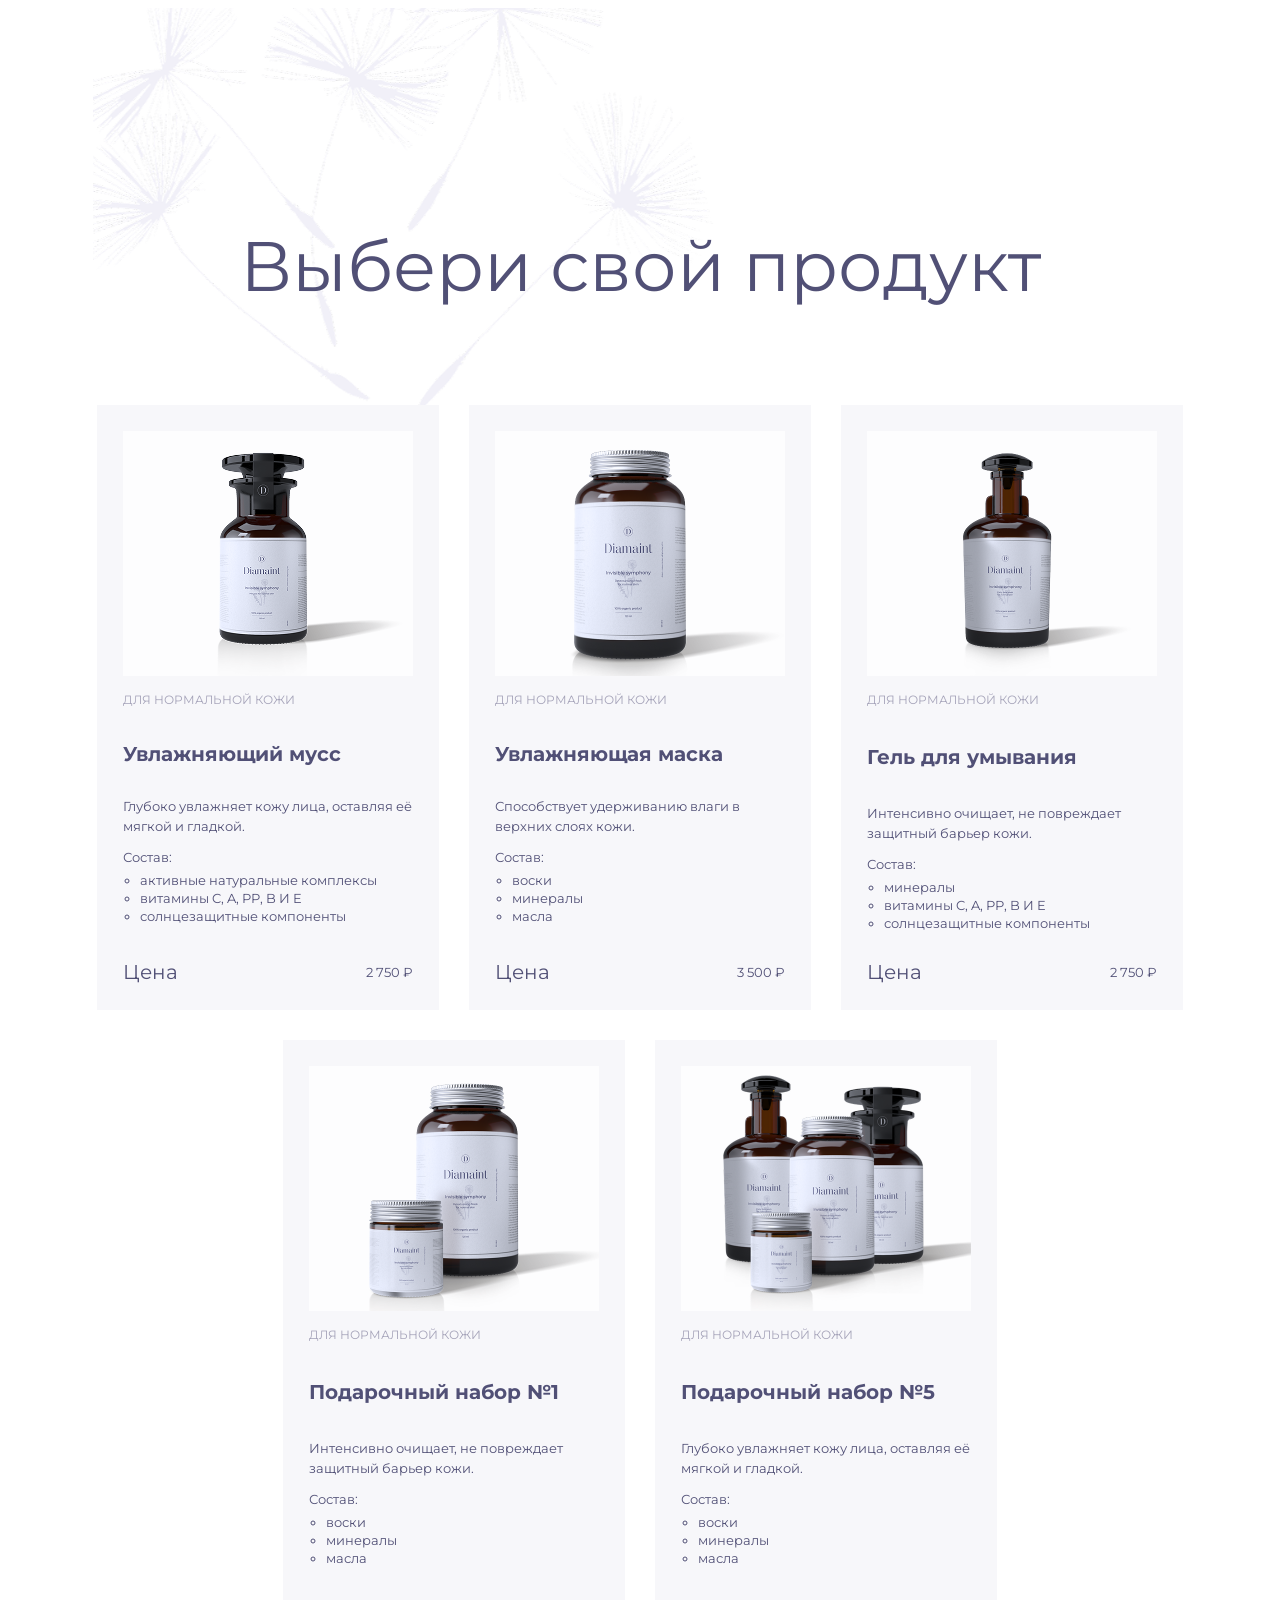
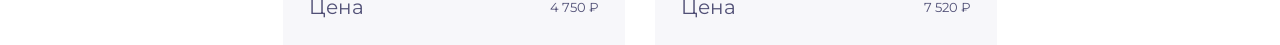
==== intex.html @ 014f99fc "fix html structure" ====
<!DOCTYPE html>
<html lang="en">

<head>
  <meta charset="UTF-8">
  <meta name="viewport" content="width=device-width, initial-scale=1.0">
  <link rel="preconnect" href="https://fonts.googleapis.com">
  <link rel="preconnect" href="https://fonts.gstatic.com" crossorigin>
  <link href="https://fonts.googleapis.com/css2?family=Montserrat:ital,wght@0,100..900;1,100..900&display=swap"
    rel="stylesheet">
  <title>Product card</title>
  <link rel="stylesheet" href="style.css">
</head>

<body style="font-family: Montserrat;">
  <div class="all-elements">
    <div class="background-picture">
      <h1 class="product-selection_title">Выбери свой продукт</h1>
      <div class="product-card-wrapper">

        <div class="product-card">
          <img src="/image/moisturizing-mousse.png" alt="musk" class="product-card_img">
          <p class="product-card_for-skin"> для нормальной кожи</p>
          <h2 class="product-card_title">Увлажняющий мусс</h2>
          <p class="product-card_descr">Глубоко увлажняет кожу лица, оставляя её мягкой и гладкой.</p>
          <span class="product-card_text">Состав:</span>
          <ul class="product-card_composition">
            <li class="product-card_item">активные натуральные комплексы</li>
            <li class="product-card_item">витамины C, A, PP, B И E</li>
            <li class="product-card_item">солнцезащитные компоненты</li>
          </ul>
          <div class="product-card_price-wrapper">
            <span class="product-card_price-text">Цена</span>
            <span class="product-card_price">2 750 &#8381;</span>
          </div>
        </div>

        <div class="product-card">
          <img src="/image/moisturizing-mask.png" alt="moisturizing-mask" class="product-card_img">
          <p class="product-card_for-skin">для нормальной кожи</p>
          <h2 class="product-card_title">Увлажняющая маска</h2>
          <p class="product-card_descr">Способствует удерживанию влаги в верхних слоях кожи.</p>
          <span class="product-card_text">Состав:</span>
          <ul class="product-card_composition">
            <li class="product-card_item ">воски</li>
            <li class="product-card_item">минералы</li>
            <li class="product-card_item">масла</li>
          </ul>
          <div class="product-card_price-wrapper">
            <span class="product-card_price-text">Цена</span>
            <span class="product-card_price">3 500 &#8381;</span>
          </div>
        </div>

        <div class="product-card">
          <img src="/image/cleansing-gel.png" alt="cleansing-gel" class="product-card_img">
          <p class="product-card_for-skin">для нормальной кожи</p>
          <h3 class="product-card_title">Гель для умывания</h3>
          <p class="product-card_descr">Интенсивно очищает, не повреждает защитный барьер кожи.</p>
          <span class="product-card_text">Состав:</span>
          <ul class="product-card_composition">
            <li class="product-card_item">минералы</li>
            <li class="product-card_item">витамины C, A, PP, B И E</li>
            <li class="product-card_item">солнцезащитные компоненты</li>
          </ul>
          <div class="product-card_price-wrapper">
            <span class="product-card_price-text">Цена</span>
            <span class="product-card_price">2 750 &#8381;</span>
          </div>
        </div>

        <div class="product-card">
          <img src="/image/gift-set-No-1.png" alt="gift-set-No-1" class="product-card_img">
          <p class="product-card_for-skin">для нормальной кожи</p>
          <h3 class="product-card_title">Подарочный набор №1</h3>
          <p class="product-card_descr">Интенсивно очищает, не повреждает защитный барьер кожи.</p>
          <span class="product-card_text">Состав:</span>
          <ul class="product-card_composition">
            <li class="product-card_item">воски</li>
            <li class="product-card_item">минералы</li>
            <li class="product-card_item">масла</li>
          </ul>
          <div class="product-card_price-wrapper">
            <span class="product-card_price-text">Цена</span>
            <span class="product-card_price">4 750 &#8381;</span>
          </div>
        </div>

        <div class="product-card">
          <img src="/image/gift-set-No-5.png" alt="gift-set-No-5" class="product-card_img">
          <p class="product-card_for-skin">для нормальной кожи</p>
          <h3 class="product-card_title">Подарочный набор №5</h3>
          <p class="product-card_descr">Глубоко увлажняет кожу лица, оставляя её мягкой и гладкой.</p>
          <span class="product-card_text">Состав:</span>
          <ul class="product-card_composition">
            <li class="product-card_item">воски</li>
            <li class="product-card_item">минералы</li>
            <li class="product-card_item">масла</li>
          </ul>
          <div class="product-card_price-wrapper">
            <span class="product-card_price-text">Цена</span>
            <span class="product-card_price">7 520 &#8381;</span>
          </div>
        </div>
      </div>
    </div>
  </div>
</body>

</html>
---- style.css ----
* {
  box-sizing: border-box;
  padding: 0;
  color: #515076;
  line-height: 13px;
  font-size: 13px;
  letter-spacing: normal;
}
.all-elements {
  width: 1110px;
  width:100%;
  margin: 0% auto;
  position: relative;
  margin: 0 auto;
}
.product-selection_title {
   max-width: 850px;
  width: 100%;
  margin: 220px auto 100px;
  text-align: center;
  font-weight: 400;
  font-size: 70px;
  color: #515076;
  line-height: 1.1;
}
.background-picture {
  background: url("image/bg-flowers.png");
  background-repeat: no-repeat; 
  background-position: left 85px top -100px;
  background-size: 650px auto;
  position: absolute;
  z-index: -1;
}
.product-card-wrapper {
  display: flex;
  flex-wrap: wrap;
  justify-content: center;
  width: 100%;
  gap: 30px;
  }
.product-card {
  display: flex;
  flex-direction: column;
  flex: 0 1 340px;
  min-height: 573px;
  background-color: #f7f7fa;
  border: 1px solid #f7f7fa;
  padding: 25px;
}
.product-card_img {
  width: 290px;
  margin: 0 auto;
}
.product-card_for-skin {
  font-weight: 400;
  font-size: 12px;
  line-height: 24px;
  text-transform: uppercase;
  color: #A5A3B9;
}
.product-card_text{
  display: block;
  margin-bottom: 5px;
  font-weight: 400;
  margin-left: 0px;
}
.product-card_title {
  font-size: 20px;
  line-height:1.3;
  color: #515076;
}
.product-card_descr { 
  margin-bottom: 15px;
  line-height: 20px;
}
.product-card_composition {
  list-style-type: circle;
  padding-left: 20px;
  padding-left: 17px;
  margin-bottom: 25px;
  margin-top: 5px;
}
.product-card_item {
  padding-inline-start: 0px;
  margin-bottom: 5px;
}
.product-card_price-wrapper {
  display: flex;
  justify-content: space-between;
  align-items: center;
  margin-top: auto;
}
.product-card_price-text {
  font-weight: 400;
  font-size: 20px;
  line-height: 24px;
}
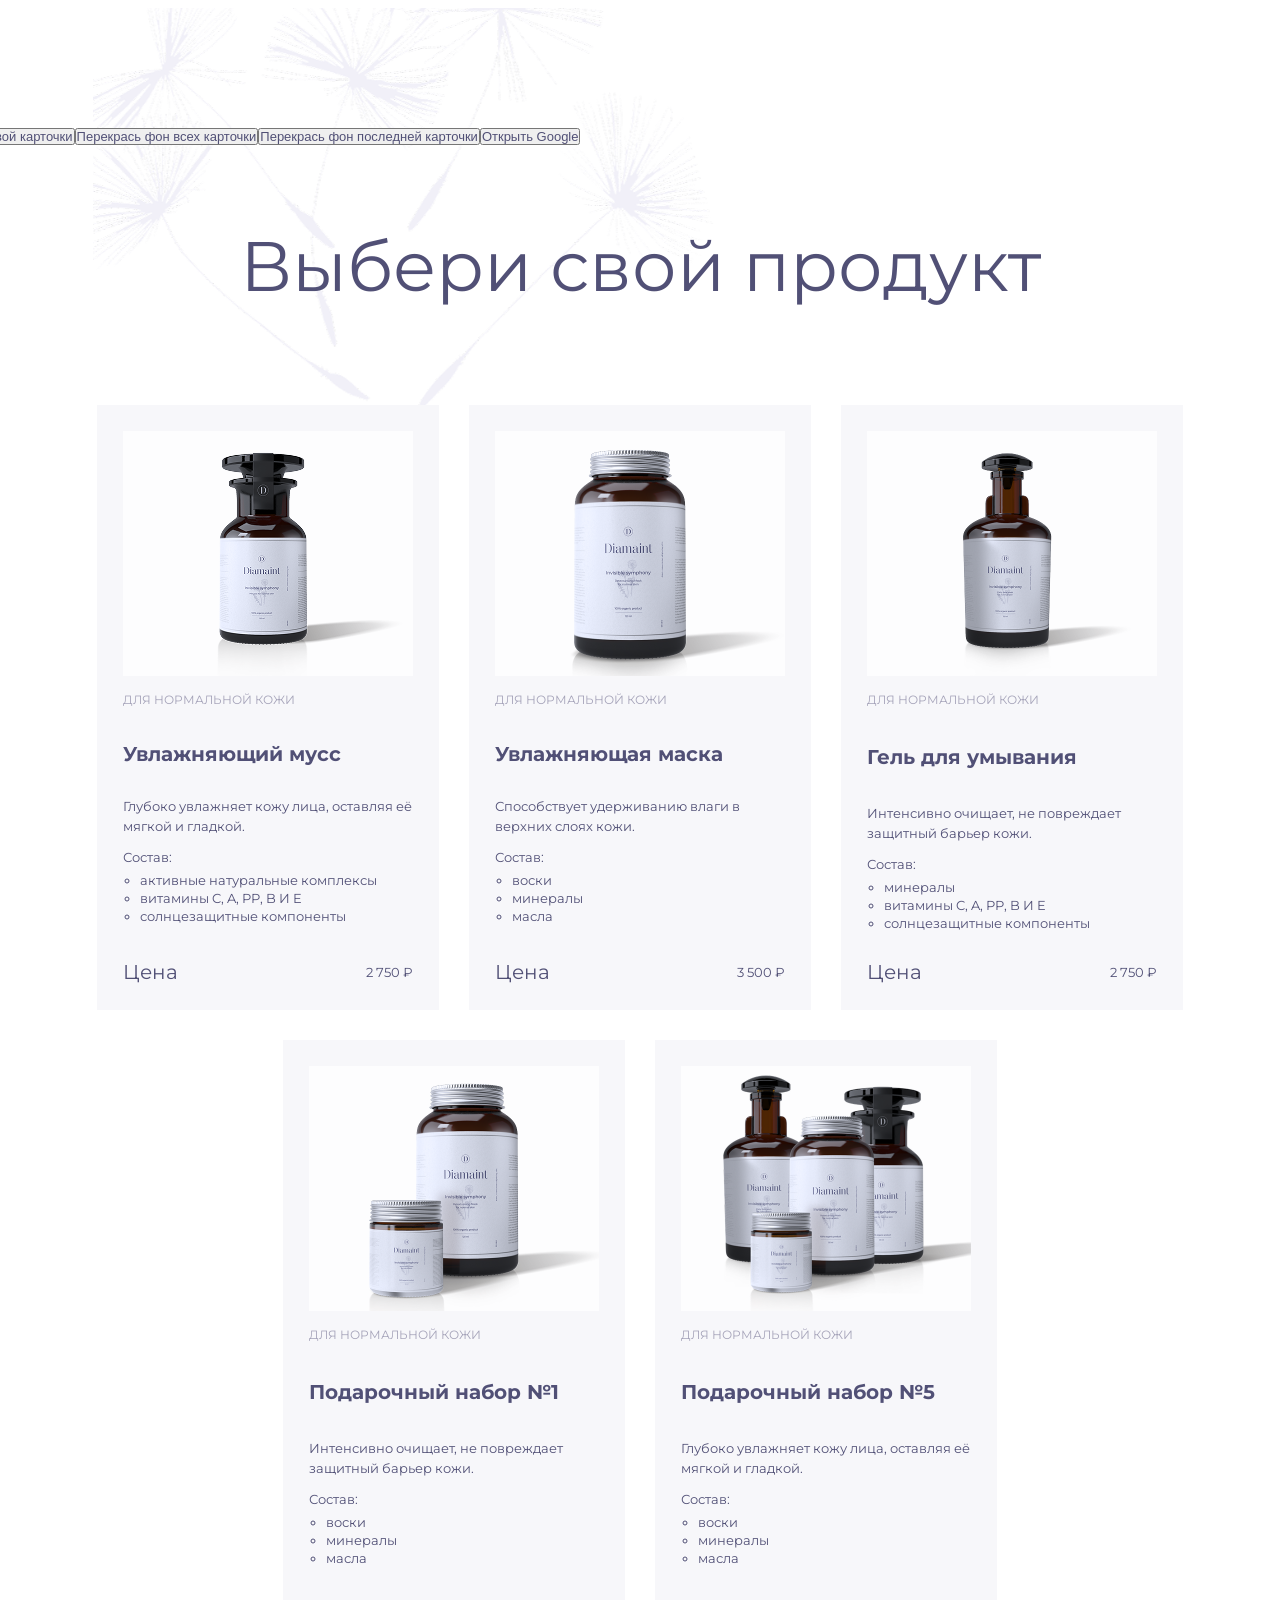
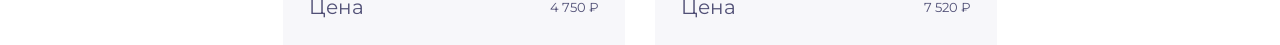
==== commit a32725e5: "Buttons added" ====
--- a/intex.html
+++ b/intex.html
@@ -16,6 +16,12 @@
   <div class="all-elements">
     <div class="background-picture">
       <h1 class="product-selection_title">Выбери свой продукт</h1>
+      <div class="buttons">
+        <button id="recolor-first-card-button">Перекрась фон первой карточки</button>
+        <button id="recolor-all-card-button">Перекрась фон всех карточки</button>
+        <button id="recolor-last-card-button">Перекрась фон последней карточки</button>
+        <button id="open-google-button">Открыть Google</button>
+      </div>
       <div class="product-card-wrapper">
 
         <div class="product-card">
@@ -105,6 +111,7 @@
       </div>
     </div>
   </div>
+  <script src="./script.js"></script>
 </body>
 
 </html>
--- a/style.css
+++ b/style.css
@@ -6,6 +6,7 @@
   font-size: 13px;
   letter-spacing: normal;
 }
+
 .all-elements {
   width: 1110px;
   width:100%;
@@ -13,8 +14,9 @@
   position: relative;
   margin: 0 auto;
 }
+
 .product-selection_title {
-   max-width: 850px;
+  max-width: 850px;
   width: 100%;
   margin: 220px auto 100px;
   text-align: center;
@@ -23,6 +25,7 @@
   color: #515076;
   line-height: 1.1;
 }
+
 .background-picture {
   background: url("image/bg-flowers.png");
   background-repeat: no-repeat; 
@@ -31,13 +34,24 @@
   position: absolute;
   z-index: -1;
 }
+
+.buttons {
+  display: flex;
+  position: absolute;
+  top: 120px;
+  right: -20%;
+  width: 1650px;
+  border-radius: 0
+}
+
 .product-card-wrapper {
   display: flex;
   flex-wrap: wrap;
   justify-content: center;
   width: 100%;
   gap: 30px;
-  }
+}
+
 .product-card {
   display: flex;
   flex-direction: column;
@@ -47,10 +61,12 @@
   border: 1px solid #f7f7fa;
   padding: 25px;
 }
+
 .product-card_img {
   width: 290px;
   margin: 0 auto;
 }
+
 .product-card_for-skin {
   font-weight: 400;
   font-size: 12px;
@@ -58,21 +74,25 @@
   text-transform: uppercase;
   color: #A5A3B9;
 }
+
 .product-card_text{
   display: block;
   margin-bottom: 5px;
   font-weight: 400;
   margin-left: 0px;
 }
+
 .product-card_title {
   font-size: 20px;
   line-height:1.3;
   color: #515076;
 }
+
 .product-card_descr { 
   margin-bottom: 15px;
   line-height: 20px;
 }
+
 .product-card_composition {
   list-style-type: circle;
   padding-left: 20px;
@@ -80,16 +100,19 @@
   margin-bottom: 25px;
   margin-top: 5px;
 }
+
 .product-card_item {
   padding-inline-start: 0px;
   margin-bottom: 5px;
 }
+
 .product-card_price-wrapper {
   display: flex;
   justify-content: space-between;
   align-items: center;
   margin-top: auto;
 }
+
 .product-card_price-text {
   font-weight: 400;
   font-size: 20px;
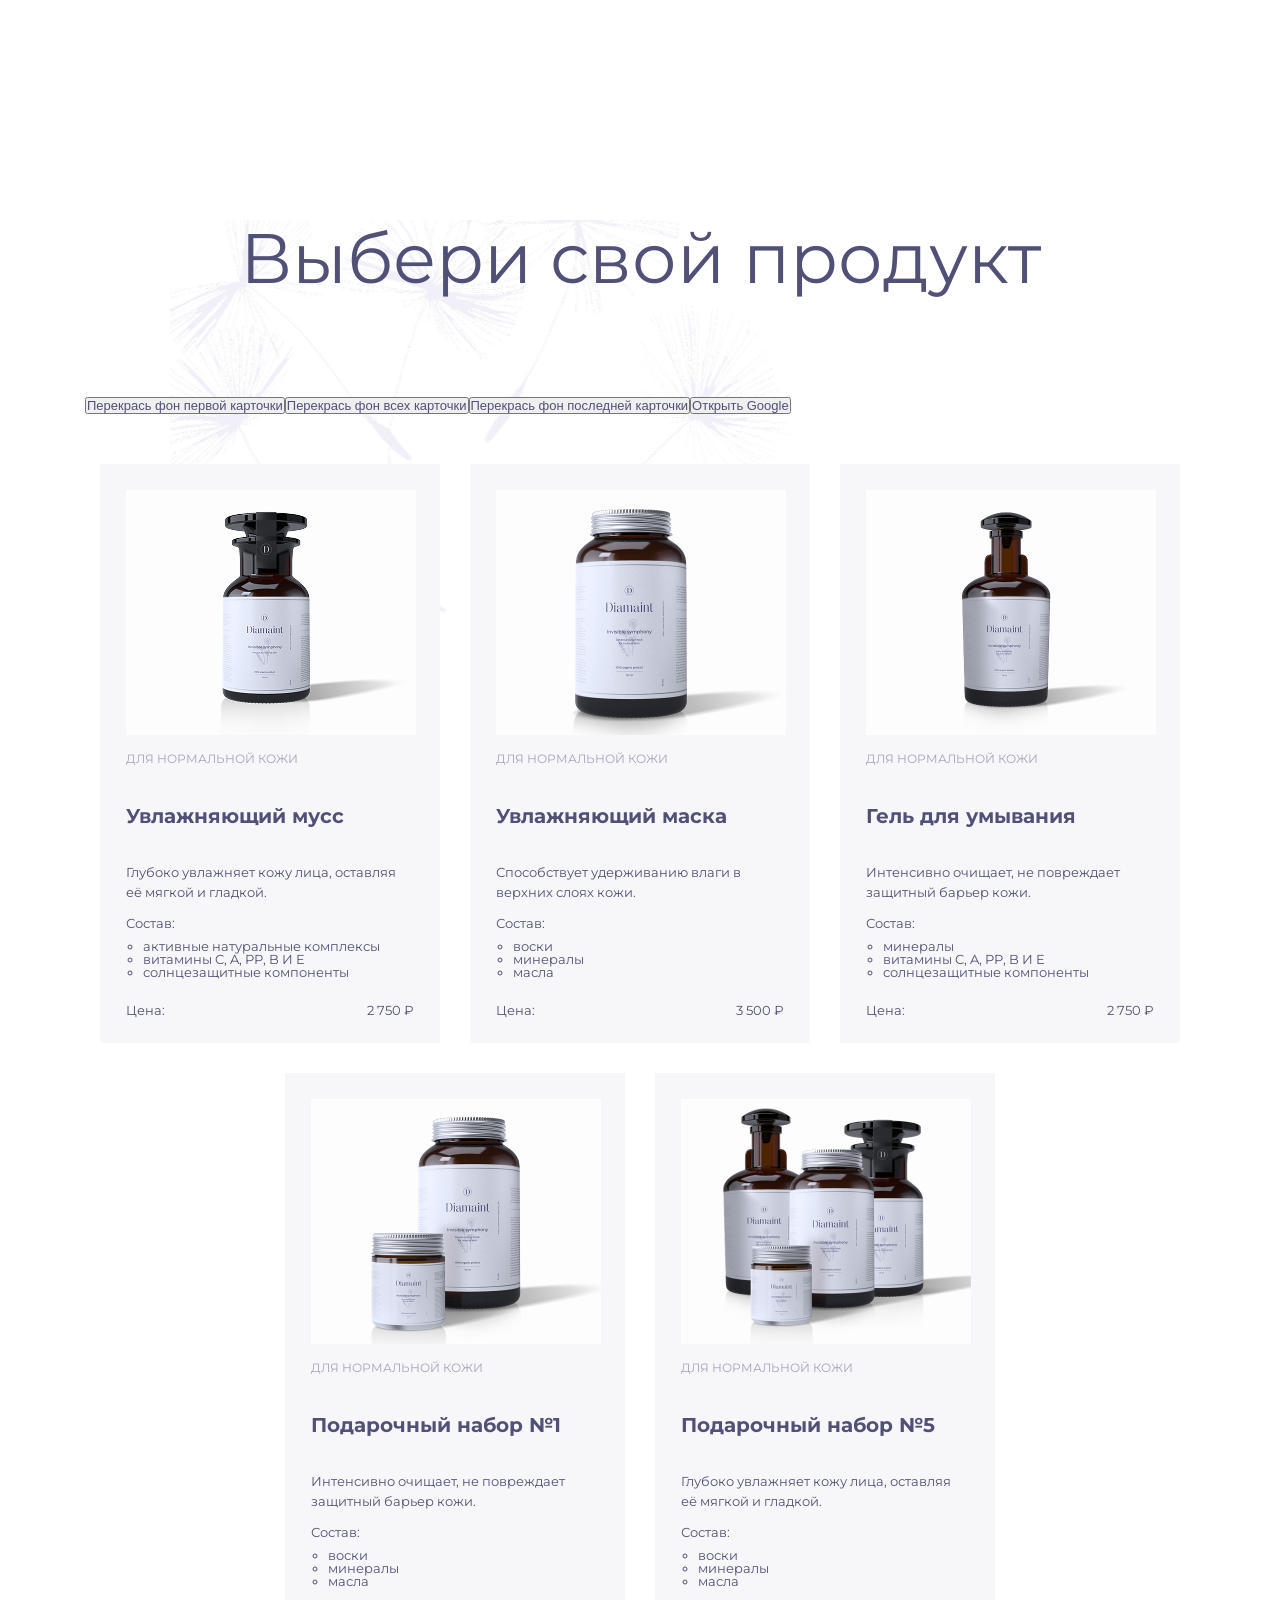
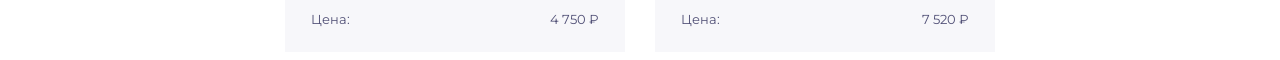
==== commit 6daca088: "(Homework №8): template and metod reduce" ====
--- a/intex.html
+++ b/intex.html
@@ -22,96 +22,28 @@
         <button id="recolor-last-card-button">Перекрась фон последней карточки</button>
         <button id="open-google-button">Открыть Google</button>
       </div>
-      <div class="product-card-wrapper">
+      <div class="products-list">
 
-        <div class="product-card">
-          <img src="/image/moisturizing-mousse.png" alt="musk" class="product-card_img">
-          <p class="product-card_for-skin"> для нормальной кожи</p>
-          <h2 class="product-card_title">Увлажняющий мусс</h2>
-          <p class="product-card_descr">Глубоко увлажняет кожу лица, оставляя её мягкой и гладкой.</p>
-          <span class="product-card_text">Состав:</span>
-          <ul class="product-card_composition">
-            <li class="product-card_item">активные натуральные комплексы</li>
-            <li class="product-card_item">витамины C, A, PP, B И E</li>
-            <li class="product-card_item">солнцезащитные компоненты</li>
-          </ul>
-          <div class="product-card_price-wrapper">
-            <span class="product-card_price-text">Цена</span>
-            <span class="product-card_price">2 750 &#8381;</span>
+        <template id="product-template">
+          <div class="product-card">
+            <img class="product-image" src="" alt="">
+            <p class="product-type-skin"></p>
+            <h3 class="product-title"></h3>
+            <p class="product-descr"></p>
+            <span class="product-card_text">Состав:</span>
+            <ul class="product-compount"></ul>
+            <div class="product-price">
+              <span class="price-label">Цена:</span>
+              <span class="price-value"></span>
+            </div>
+
           </div>
-        </div>
+        </template>
 
-        <div class="product-card">
-          <img src="/image/moisturizing-mask.png" alt="moisturizing-mask" class="product-card_img">
-          <p class="product-card_for-skin">для нормальной кожи</p>
-          <h2 class="product-card_title">Увлажняющая маска</h2>
-          <p class="product-card_descr">Способствует удерживанию влаги в верхних слоях кожи.</p>
-          <span class="product-card_text">Состав:</span>
-          <ul class="product-card_composition">
-            <li class="product-card_item ">воски</li>
-            <li class="product-card_item">минералы</li>
-            <li class="product-card_item">масла</li>
-          </ul>
-          <div class="product-card_price-wrapper">
-            <span class="product-card_price-text">Цена</span>
-            <span class="product-card_price">3 500 &#8381;</span>
-          </div>
-        </div>
-
-        <div class="product-card">
-          <img src="/image/cleansing-gel.png" alt="cleansing-gel" class="product-card_img">
-          <p class="product-card_for-skin">для нормальной кожи</p>
-          <h3 class="product-card_title">Гель для умывания</h3>
-          <p class="product-card_descr">Интенсивно очищает, не повреждает защитный барьер кожи.</p>
-          <span class="product-card_text">Состав:</span>
-          <ul class="product-card_composition">
-            <li class="product-card_item">минералы</li>
-            <li class="product-card_item">витамины C, A, PP, B И E</li>
-            <li class="product-card_item">солнцезащитные компоненты</li>
-          </ul>
-          <div class="product-card_price-wrapper">
-            <span class="product-card_price-text">Цена</span>
-            <span class="product-card_price">2 750 &#8381;</span>
-          </div>
-        </div>
-
-        <div class="product-card">
-          <img src="/image/gift-set-No-1.png" alt="gift-set-No-1" class="product-card_img">
-          <p class="product-card_for-skin">для нормальной кожи</p>
-          <h3 class="product-card_title">Подарочный набор №1</h3>
-          <p class="product-card_descr">Интенсивно очищает, не повреждает защитный барьер кожи.</p>
-          <span class="product-card_text">Состав:</span>
-          <ul class="product-card_composition">
-            <li class="product-card_item">воски</li>
-            <li class="product-card_item">минералы</li>
-            <li class="product-card_item">масла</li>
-          </ul>
-          <div class="product-card_price-wrapper">
-            <span class="product-card_price-text">Цена</span>
-            <span class="product-card_price">4 750 &#8381;</span>
-          </div>
-        </div>
-
-        <div class="product-card">
-          <img src="/image/gift-set-No-5.png" alt="gift-set-No-5" class="product-card_img">
-          <p class="product-card_for-skin">для нормальной кожи</p>
-          <h3 class="product-card_title">Подарочный набор №5</h3>
-          <p class="product-card_descr">Глубоко увлажняет кожу лица, оставляя её мягкой и гладкой.</p>
-          <span class="product-card_text">Состав:</span>
-          <ul class="product-card_composition">
-            <li class="product-card_item">воски</li>
-            <li class="product-card_item">минералы</li>
-            <li class="product-card_item">масла</li>
-          </ul>
-          <div class="product-card_price-wrapper">
-            <span class="product-card_price-text">Цена</span>
-            <span class="product-card_price">7 520 &#8381;</span>
-          </div>
-        </div>
       </div>
     </div>
   </div>
-  <script src="./script.js"></script>
+  <script type="module" src="homework-8.js"></script>
 </body>
 
 </html>
--- a/style.css
+++ b/style.css
@@ -8,11 +8,9 @@
 }
 
 .all-elements {
-  width: 1110px;
+  max-width: 1110px;
   width:100%;
   margin: 0% auto;
-  position: relative;
-  margin: 0 auto;
 }
 
 .product-selection_title {
@@ -27,24 +25,25 @@
 }
 
 .background-picture {
+  position: relative;
   background: url("image/bg-flowers.png");
   background-repeat: no-repeat; 
   background-position: left 85px top -100px;
   background-size: 650px auto;
-  position: absolute;
-  z-index: -1;
+  width: 100%;
+  min-height: 100vh;
 }
 
 .buttons {
   display: flex;
-  position: absolute;
   top: 120px;
   right: -20%;
-  width: 1650px;
+  margin-bottom: 50px;
+  width: 100%;
   border-radius: 0
 }
 
-.product-card-wrapper {
+.products-list {
   display: flex;
   flex-wrap: wrap;
   justify-content: center;
@@ -55,19 +54,20 @@
 .product-card {
   display: flex;
   flex-direction: column;
-  flex: 0 1 340px;
+  flex: 1 1 300px;
+  max-width: 340px;
   min-height: 573px;
   background-color: #f7f7fa;
   border: 1px solid #f7f7fa;
   padding: 25px;
 }
 
-.product-card_img {
+.product-image {
   width: 290px;
   margin: 0 auto;
 }
 
-.product-card_for-skin {
+.product-type-skin {
   font-weight: 400;
   font-size: 12px;
   line-height: 24px;
@@ -79,42 +79,40 @@
   display: block;
   margin-bottom: 5px;
   font-weight: 400;
-  margin-left: 0px;
 }
 
-.product-card_title {
+.product-title {
   font-size: 20px;
   line-height:1.3;
   color: #515076;
 }
 
-.product-card_descr { 
+.product-descr { 
   margin-bottom: 15px;
   line-height: 20px;
 }
 
-.product-card_composition {
+.product-compount {
   list-style-type: circle;
-  padding-left: 20px;
   padding-left: 17px;
   margin-bottom: 25px;
   margin-top: 5px;
 }
 
-.product-card_item {
-  padding-inline-start: 0px;
-  margin-bottom: 5px;
-}
-
-.product-card_price-wrapper {
+.product-price {
   display: flex;
   justify-content: space-between;
   align-items: center;
   margin-top: auto;
 }
 
-.product-card_price-text {
+.product-label {
   font-weight: 400;
   font-size: 20px;
   line-height: 24px;
 }
+
+.product-card.is-purple {
+  background-color: #600361 !important;
+  color: white;
+}
